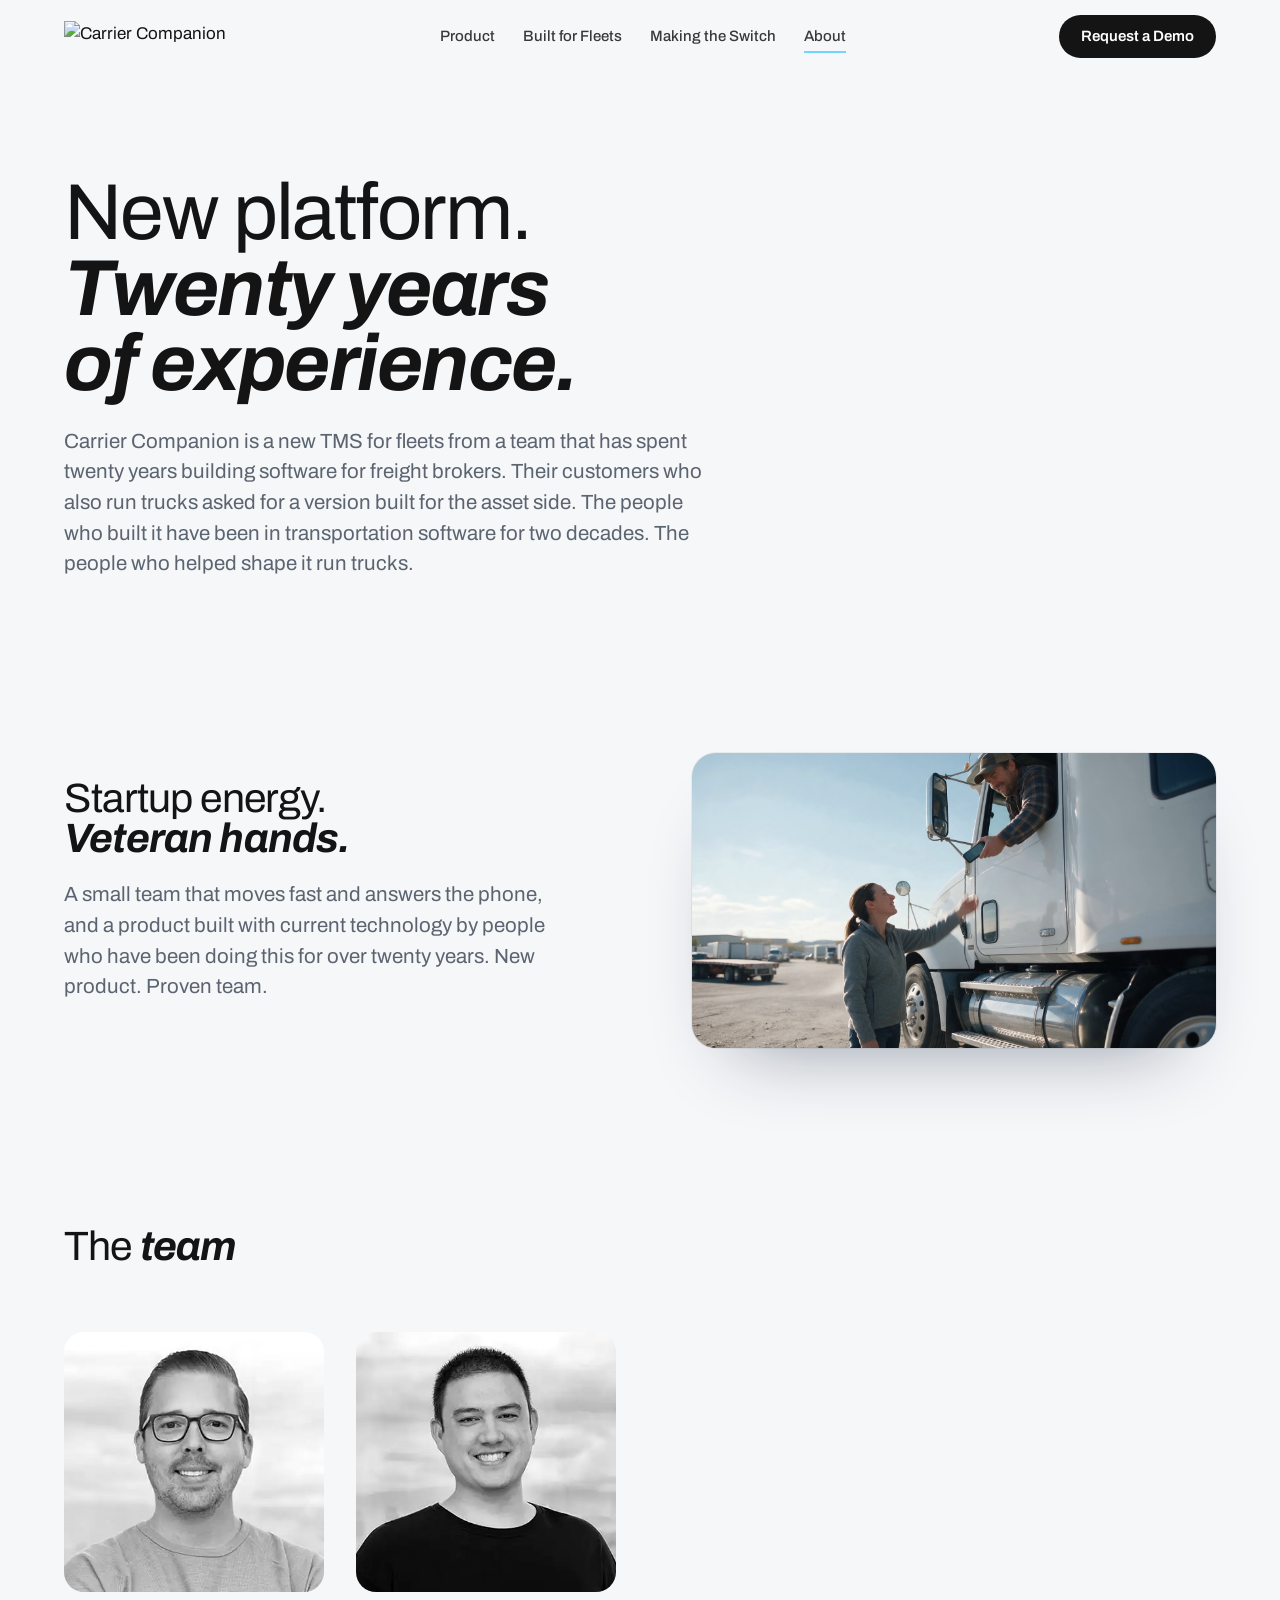
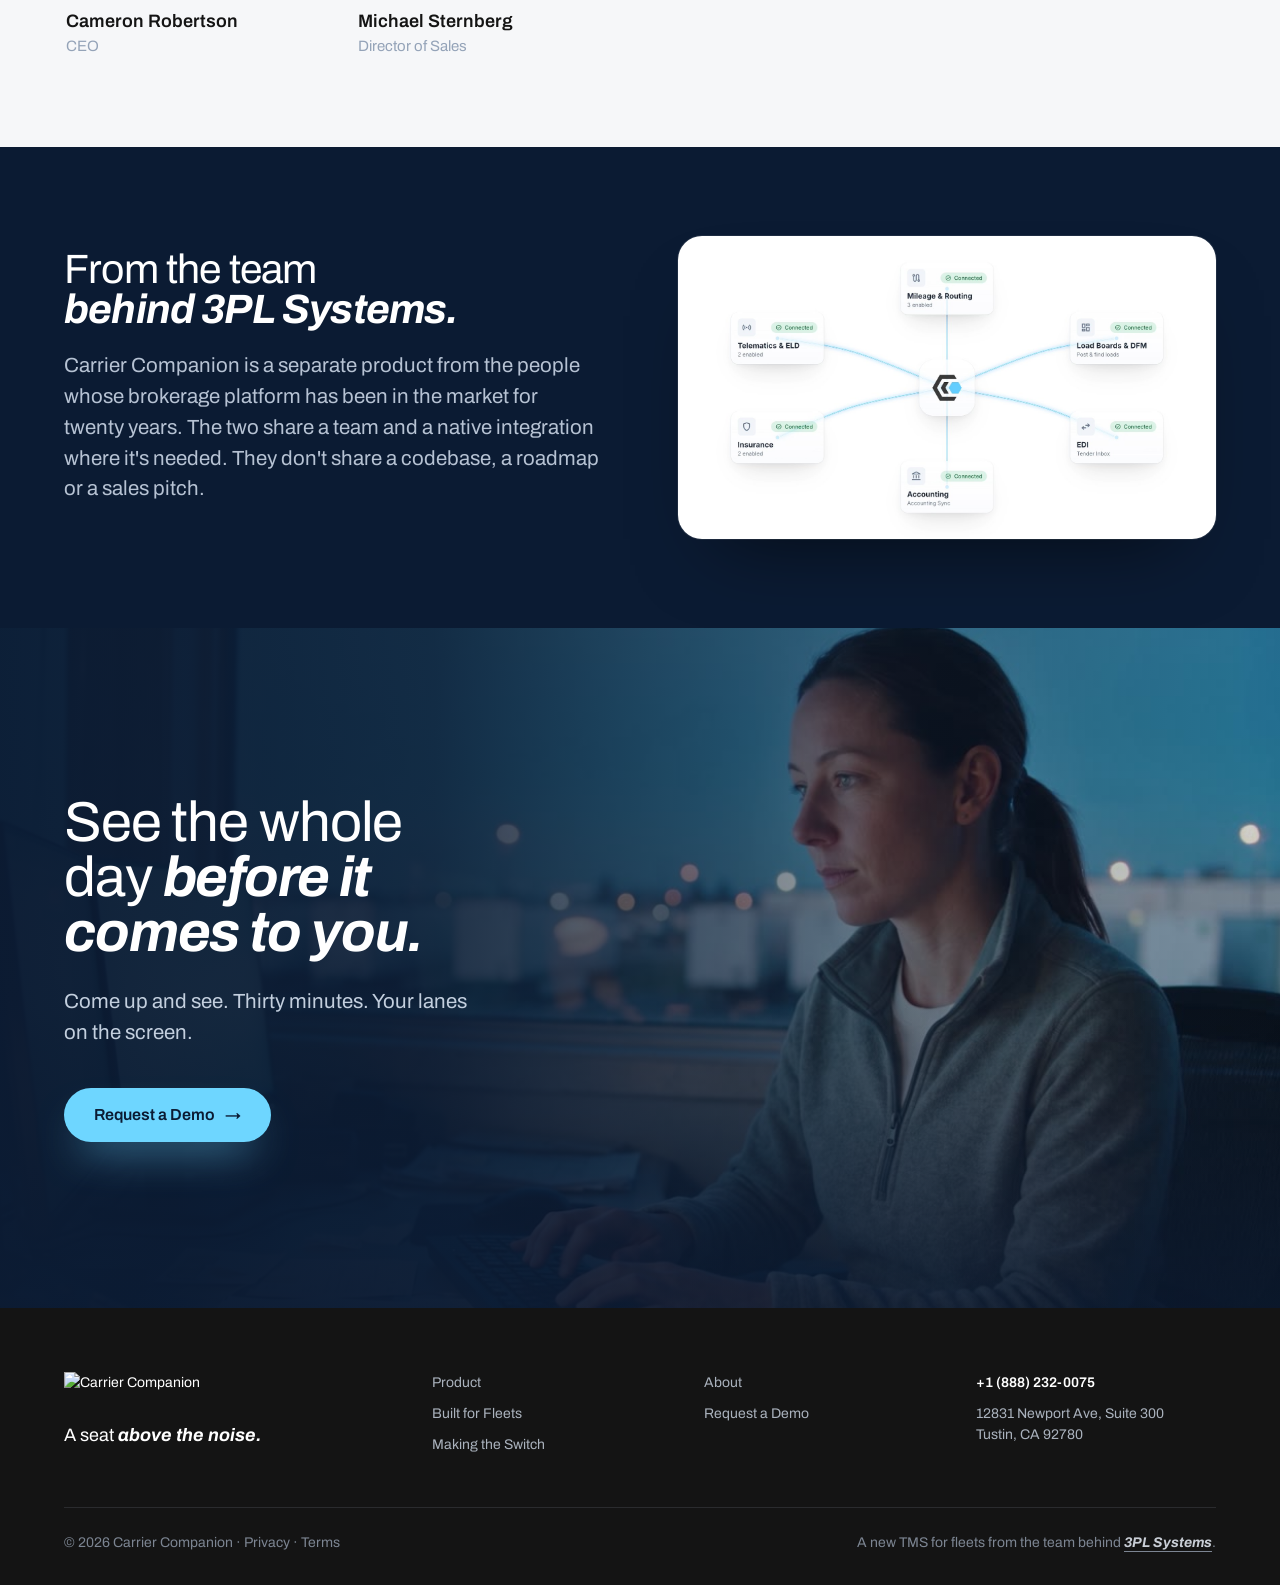
==== about.html @ 0b1e4ff3 "Footer phone: +1 (888) 232-0075 Co-Authored-By: Claude Opus 5.5 <noreply@anthropic.com>" ====
<!doctype html>
<html lang="en">
<head>
<meta charset="utf-8">
<meta name="viewport" content="width=device-width,initial-scale=1">
<title>About - Carrier Companion</title>
<meta name="description" content="A new TMS for fleets from a team twenty years into building transportation software, shaped by customers who run trucks.">
<link rel="icon" href="assets/mark.svg" type="image/svg+xml">
<link rel="preconnect" href="https://fonts.googleapis.com"><link rel="preconnect" href="https://fonts.gstatic.com" crossorigin>
<link href="https://fonts.googleapis.com/css2?family=Archivo:ital,wght@0,400;0,500;0,600;0,700;1,600;1,700&display=swap" rel="stylesheet">
<link rel="stylesheet" href="css/site.css?v=20261028b">
<meta property="og:title" content="About - Carrier Companion"><meta property="og:description" content="A new TMS for fleets from a team twenty years into building transportation software, shaped by customers who run trucks.">
<meta property="og:type" content="website"><meta property="og:site_name" content="Carrier Companion"><meta property="og:url" content="https://www.carriercompanion.com/about"><meta property="og:image" content="https://www.carriercompanion.com/assets/img/og-image.png"><meta property="og:image:width" content="1200"><meta property="og:image:height" content="630"><meta property="og:image:alt" content="Carrier Companion">
<meta name="twitter:card" content="summary_large_image"><meta name="twitter:title" content="About - Carrier Companion"><meta name="twitter:description" content="A new TMS for fleets from a team twenty years into building transportation software, shaped by customers who run trucks."><meta name="twitter:image" content="https://www.carriercompanion.com/assets/img/og-image.png">
</head>
<body>
<header class="nav">
  <div class="container nav-inner">
    <a class="brand" href="./" aria-label="Carrier Companion home"><img src="assets/logo-light.svg" alt="Carrier Companion"></a>
    <nav class="nav-links" aria-label="Primary">
      <a href="product">Product</a>
      <a href="built-for-fleets">Built for Fleets</a>
      <a href="switch">Making the Switch</a>
      <a href="about" aria-current="page">About</a>
    </nav>
    <div class="nav-cta">
      <a class="btn btn-primary" href="demo">Request a Demo</a>
      <button class="nav-toggle" aria-label="Menu" aria-expanded="false"><span></span><span></span><span></span></button>
    </div>
  </div>
</header>
<main>

<section class="page-hero">
  <div class="container">
    <h1>New platform. <em>Twenty years of experience.</em></h1>
    <p class="lede">Carrier Companion is a new TMS for fleets from a team that has spent twenty years building software for freight brokers. Their customers who also run trucks asked for a version built for the asset side. The people who built it have been in transportation software for two decades. The people who helped shape it run trucks.</p>
  </div>
</section>
<section class="section-tight"><div class="container split reveal">
  <div><h2 style="font-size:clamp(28px,3.2vw,44px)">Startup energy. <em>Veteran hands.</em></h2><p class="lede" style="margin-top:20px">A small team that moves fast and answers the phone, and a product built with current technology by people who have been doing this for over twenty years. New product. Proven team.</p></div>
  <div class="media"><img class="pic" src="assets/img/film/handoff.jpg?v=261020" alt="A driver in his cab handing paperwork down to the dispatcher" loading="lazy" style="aspect-ratio:16/9"></div>
</div></section>
<section class="section-tight"><div class="container">
  <div class="section-head reveal"><h2 style="font-size:clamp(28px,3.2vw,44px)">The <em>team</em></h2></div>
  <div class="team leaders reveal">
    <figure class="person"><img src="assets/img/team/cameron.webp" alt="Cameron Robertson" loading="lazy" width="400" height="400"><figcaption><b>Cameron Robertson</b><span>CEO</span></figcaption></figure>
    <figure class="person"><img src="assets/img/team/michael.webp" alt="Michael Sternberg" loading="lazy" width="400" height="400"><figcaption><b>Michael Sternberg</b><span>Director of Sales</span></figcaption></figure>
  </div>
</div></section>
<section class="section-tight navy"><div class="container lineage reveal">
  <div><h2 style="font-size:clamp(28px,3.2vw,44px)">From the team <em>behind 3PL Systems.</em></h2><p class="lede" style="margin-top:20px">Carrier Companion is a separate product from the people whose brokerage platform has been in the market for twenty years. The two share a team and a native integration where it's needed. They don't share a codebase, a roadmap or a sales pitch.</p></div>
  <!-- Proof slot: first customer story goes here once it exists -->
  <div class="media"><img class="pic" src="assets/img/film/hub-done.jpg" alt="Carrier Companion connecting to the tools a fleet already runs" loading="lazy" style="aspect-ratio:16/9"></div>
</div></section>
<section class="cta">
  <video class="cta-bg" autoplay muted loop playsinline preload="metadata" poster="assets/video/cta-loop.jpg" aria-hidden="true"><source src="assets/video/cta-loop.mp4" type="video/mp4"></video>
  <div class="container cta-inner reveal">
    <h2>See the whole day <em>before it comes to you.</em></h2>
    <p class="lede">Come up and see. Thirty minutes. Your lanes on the screen.</p>
    <div class="cta-actions">
      <a class="btn btn-sky btn-lg" href="demo">Request a Demo <span class="arrow">→</span></a>
    </div>
  </div>
</section>

</main>
<footer class="footer">
  <div class="container">
    <div class="footer-grid">
      <div>
        <a class="brand" href="./" aria-label="Carrier Companion home"><img src="assets/logo-dark.svg" alt="Carrier Companion"></a>
        <p class="tag">A seat <em>above the noise.</em></p>
      </div>
      <div>
        <ul><li><a href="product">Product</a></li><li><a href="built-for-fleets">Built for Fleets</a></li><li><a href="switch">Making the Switch</a></li></ul>
      </div>
      <div>
        <ul><li><a href="about">About</a></li><li><a href="demo">Request a Demo</a></li></ul>
      </div>
      <div>
        <ul><li><a href="tel:+18882320075">+1 (888) 232-0075</a></li><li>12831 Newport Ave, Suite 300<br>Tustin, CA 92780</li></ul>
      </div>
    </div>
    <div class="footer-bottom">
      <div>© 2026 Carrier Companion · <a href="#">Privacy</a> · <a href="#">Terms</a></div>
      <div class="hallmark">A new TMS for fleets from the team behind <a href="https://3plsystems.com" target="_blank" rel="noopener"><b>3PL Systems</b></a>.</div>
    </div>
  </div>
</footer>
<script src="js/site.js?v=20261020c"></script>
</body>
</html>
---- css/site.css ----
/* Carrier Companion — site styles. Built by hand at Champion Digital Media. */
:root{
  --ink:#141414; --navy:#0b1b33; --navy-2:#10243f; --sky:#6ed6ff; --sky-deep:#38bdf8; --ice:#dff3ff;
  --paper:#f6f7f9; --white:#ffffff; --line:#e5e7eb; --mute:#94a3b8; --text:#393939; --text-2:#5b6470;
  --radius:16px; --radius-lg:24px; --max:1200px; --gutter:24px;
  --font:"Archivo","Inter",-apple-system,BlinkMacSystemFont,"Segoe UI",Roboto,Helvetica,Arial,sans-serif;
  --shadow-card:0 1px 2px rgba(11,27,51,.06),0 24px 48px -24px rgba(11,27,51,.25);
  --shadow-glass:0 1px 0 rgba(255,255,255,.6) inset,0 20px 50px -20px rgba(11,27,51,.35);
}
*{box-sizing:border-box}
html{scroll-behavior:smooth;-webkit-text-size-adjust:100%}
body{margin:0;font-family:var(--font);color:var(--text);background:var(--paper);line-height:1.5;font-size:17px;-webkit-font-smoothing:antialiased}
img,video{max-width:100%;display:block}
a{color:inherit;text-decoration:none}
::selection{background:var(--sky);color:var(--navy)}
.container{max-width:var(--max);margin:0 auto;padding:0 var(--gutter)}
.sr-only{position:absolute;width:1px;height:1px;overflow:hidden;clip:rect(0 0 0 0)}

/* Type */
h1,h2,h3,h4{margin:0;font-weight:400;letter-spacing:-.02em;color:var(--ink)}
h1{font-size:clamp(44px,6.2vw,92px);line-height:.95}
h2{font-size:clamp(34px,4.4vw,64px);line-height:.98}
h3{font-size:clamp(22px,2.2vw,28px);line-height:1.15;font-weight:600;letter-spacing:-.01em}
h1 em,h2 em,h3 em,.em{font-style:italic;font-weight:700}
.eyebrow{display:inline-block;font-size:12px;font-weight:600;letter-spacing:.14em;text-transform:uppercase;color:var(--sky-deep);margin-bottom:20px}
.lede{font-size:clamp(18px,1.6vw,22px);line-height:1.5;color:var(--text-2);max-width:640px}
p{margin:0 0 1em}
.dark{background:var(--ink);color:#c9ced6}
.dark h1,.dark h2,.dark h3{color:var(--white)}
.dark .lede,.dark p{color:#aab2bd}
.dark .eyebrow{color:var(--sky)}
.navy{background:var(--navy);color:#c9d3e2}
.navy h1,.navy h2,.navy h3{color:var(--white)}
.navy .lede,.navy p{color:#b6c2d3}
.navy .eyebrow{color:var(--sky)}

/* Buttons */
.btn{display:inline-flex;align-items:center;gap:10px;padding:14px 22px;border:0;-webkit-appearance:none;appearance:none;font-family:inherit;cursor:pointer;border-radius:999px;font-weight:600;font-size:15px;line-height:1;transition:transform .2s ease,background .2s ease,color .2s ease,box-shadow .2s ease;white-space:nowrap}
.btn:hover{transform:translateY(-1px)}
.btn-primary{background:var(--ink);color:var(--white)}
.btn-primary:hover{background:var(--sky);color:var(--navy)}
.btn-sky{background:var(--sky);color:var(--navy)}
.btn-sky:hover{background:var(--white);color:var(--navy)}
.btn-ghost{background:transparent;color:var(--ink);box-shadow:inset 0 0 0 1px var(--line)}
.btn-ghost:hover{box-shadow:inset 0 0 0 2px var(--sky);color:var(--navy)}
.dark .btn-ghost,.navy .btn-ghost{color:var(--white);box-shadow:inset 0 0 0 1px rgba(255,255,255,.25)}
.dark .btn-ghost:hover,.navy .btn-ghost:hover{box-shadow:inset 0 0 0 2px var(--sky);color:var(--sky)}
.btn .arrow{transition:transform .2s ease}
.btn:hover .arrow{transform:translateX(3px)}
a.ext{color:inherit;text-decoration:underline;text-decoration-color:rgba(110,214,255,.7);text-decoration-thickness:1px;text-underline-offset:3px;transition:color .2s ease}
a.ext:hover{color:var(--sky-deep)}
.link{font-weight:600;color:var(--ink);display:inline-flex;align-items:center;gap:8px}
.link:hover{color:var(--sky-deep)}
.link:hover .arrow{transform:translateX(3px)}
.link .arrow{transition:transform .2s ease}
.dark .link,.navy .link{color:var(--white)}

/* Nav */
.nav{position:sticky;top:0;z-index:50;backdrop-filter:saturate(180%) blur(14px);-webkit-backdrop-filter:saturate(180%) blur(14px);background:rgba(246,247,249,.75);border-bottom:1px solid transparent;transition:border-color .3s ease,background .3s ease}
.nav.is-scrolled{border-bottom-color:var(--line)}
.nav-inner{display:flex;align-items:center;justify-content:space-between;height:72px;gap:24px}
.brand{display:flex;align-items:center;color:var(--ink)}
.brand img{height:30px;width:auto;display:block}
.footer .brand img{height:34px}
.nav-links{display:flex;gap:28px;align-items:center;font-size:15px;font-weight:500;color:var(--text)}
.nav-links a{position:relative;padding:6px 0}
.nav-links a::after{content:"";position:absolute;left:0;right:0;bottom:0;height:2px;background:var(--sky);transform:scaleX(0);transform-origin:left;transition:transform .25s ease}
.nav-links a:hover::after,.nav-links a[aria-current="page"]::after{transform:scaleX(1)}
.nav-cta{display:flex;align-items:center;gap:12px}
.nav-toggle{display:none;background:none;border:0;padding:8px;cursor:pointer}
.nav-toggle span{display:block;width:22px;height:2px;background:var(--ink);margin:5px 0;transition:transform .25s ease,opacity .25s ease}
@media (max-width:900px){
  .nav-links{display:none;position:absolute;left:0;right:0;top:72px;background:var(--paper);flex-direction:column;align-items:flex-start;padding:16px 24px 24px;gap:6px;border-bottom:1px solid var(--line)}
  .nav-links a{font-size:18px;padding:10px 0}
  .nav.open .nav-links{display:flex}
  .nav-toggle{display:block}
  .nav.open .nav-toggle span:nth-child(1){transform:translateY(7px) rotate(45deg)}
  .nav.open .nav-toggle span:nth-child(2){opacity:0}
  .nav.open .nav-toggle span:nth-child(3){transform:translateY(-7px) rotate(-45deg)}
  .nav-cta .btn-ghost{display:none}
}

/* Sections */
.section{padding:clamp(72px,9vw,128px) 0}
.section-tight{padding:clamp(56px,7vw,96px) 0}
.section-head{max-width:820px;margin-bottom:clamp(40px,5vw,64px)}
.section-head .lede{margin-top:20px}
.split{display:grid;grid-template-columns:1.05fr 1fr;gap:clamp(32px,6vw,96px);align-items:center}
.split.reverse{grid-template-columns:1fr 1.05fr}
.split.reverse .media{order:-1}
@media (max-width:900px){.split,.split.reverse{grid-template-columns:1fr}.split.reverse .media{order:0}}
.media{position:relative}
.media img{width:100%;height:auto;border-radius:var(--radius-lg);object-fit:cover}
.media.tall img{aspect-ratio:4/5}
.media.wide img{aspect-ratio:16/10}
.media .photo-caption{position:absolute;left:20px;bottom:18px;font-size:12px;letter-spacing:.1em;text-transform:uppercase;color:rgba(255,255,255,.85);font-weight:600}

/* Hero */
.hero{padding:clamp(48px,7vw,96px) 0 0;overflow:hidden;position:relative}
.hero-grid{display:grid;grid-template-columns:1.1fr 1fr;gap:clamp(32px,5vw,72px);align-items:center}
@media (max-width:960px){.hero-grid{grid-template-columns:1fr}}
.hero h1{max-width:12ch}
.hero .lede{margin:28px 0 36px}
.hero-actions{display:flex;gap:14px;align-items:center;flex-wrap:wrap}
.hero-stage{position:relative;aspect-ratio:1/1;min-width:0}
.hero-grid>*{min-width:0}
@media (min-width:961px){.hero-stage{min-height:420px}}
@media (max-width:640px){.hero-stage .g1{left:0;width:54%}.hero-stage .g2{right:0}.hero-stage .g3{display:none}.hero .lede{font-size:18px}}
.hero-stage .bg{position:absolute;inset:0;border-radius:var(--radius-lg);overflow:hidden}
.hero-stage .bg img{width:100%;height:100%;object-fit:cover}
.hero-stage .bg::after{content:"";position:absolute;inset:0;background:linear-gradient(180deg,rgba(11,27,51,0) 40%,rgba(11,27,51,.35) 100%)}
.glass{position:absolute;background:rgba(255,255,255,.86);backdrop-filter:blur(18px);-webkit-backdrop-filter:blur(18px);border:1px solid rgba(255,255,255,.7);border-radius:14px;box-shadow:var(--shadow-glass);overflow:hidden}
.glass img{display:block;width:100%;height:auto}
.glass.card{padding:16px 18px;min-width:220px}
.glass .k{font-size:11px;font-weight:600;letter-spacing:.12em;text-transform:uppercase;color:var(--mute);margin-bottom:6px}
.glass .v{font-size:17px;font-weight:600;color:var(--navy);letter-spacing:-.01em}
.glass .ok{font-size:11px;font-weight:700;letter-spacing:.08em;text-transform:uppercase;color:#1f9a58;margin-top:6px}
.glass .warn{font-size:11px;font-weight:700;letter-spacing:.08em;text-transform:uppercase;color:#d97a16;margin-top:6px}
.glass .s{font-size:13px;color:var(--text-2);margin-top:4px}
.hero-stage .g1{left:-6%;top:12%;width:44%}
.hero-stage .g2{right:-10%;top:28%}
@media (max-width:1280px){.hero-stage .g2{right:-4%}}
.hero-stage .g3{left:14%;bottom:2.5%}
.float{animation:float 9s ease-in-out infinite}
.float.d2{animation-delay:-3s}
.float.d3{animation-delay:-6s}
@keyframes float{0%,100%{transform:translateY(0)}50%{transform:translateY(-8px)}}
@media (prefers-reduced-motion:reduce){.float{animation:none}}
.hero-strip{margin-top:clamp(48px,6vw,80px);border-top:1px solid var(--line);padding:22px 0;display:flex;gap:32px;justify-content:space-between;flex-wrap:wrap;font-size:13px;color:var(--mute);letter-spacing:.06em;text-transform:uppercase;font-weight:600}
.hero-strip span b{color:var(--ink);font-weight:600}

/* Cards */
.cards{display:grid;grid-template-columns:repeat(3,1fr);gap:20px}
.cards.two{grid-template-columns:repeat(2,1fr)}
@media (max-width:960px){.cards,.cards.two{grid-template-columns:1fr 1fr}}
@media (max-width:640px){.cards,.cards.two{grid-template-columns:1fr}}
.card{background:var(--white);border:1px solid var(--line);border-radius:var(--radius-lg);padding:30px;display:flex;flex-direction:column;gap:14px;transition:transform .25s ease,box-shadow .25s ease,border-color .25s ease}
.card:hover{transform:translateY(-3px);box-shadow:var(--shadow-card);border-color:var(--sky)}
.card .icon{width:44px;height:44px;border-radius:12px;background:var(--ice);display:grid;place-items:center;color:var(--navy)}
.card .icon svg{width:22px;height:22px}
.card h3{margin-top:4px}
.card p{margin:0;color:var(--text-2);font-size:16px}
.card.span-2{grid-column:span 2}
@media (max-width:640px){.card.span-2{grid-column:auto}}
.card.visual{padding:0;overflow:hidden}
.card.visual .body{padding:30px}
.card.visual .shot{background:var(--ice);padding:28px 28px 0;overflow:hidden;max-height:260px}
.card.visual .shot img{border-radius:12px 12px 0 0;box-shadow:0 -1px 0 rgba(255,255,255,.7) inset,0 12px 30px -12px rgba(11,27,51,.35)}
.dark .card{background:#1b1c1e;border-color:#2a2b2e}
.dark .card p{color:#aab2bd}
.dark .card .icon{background:#0f2a44;color:var(--sky)}

/* Day timeline */
.timeline{display:grid;grid-template-columns:repeat(4,1fr);gap:24px;position:relative}
@media (max-width:960px){.timeline{grid-template-columns:1fr 1fr}}
@media (max-width:560px){.timeline{grid-template-columns:1fr}}
.tick{position:relative;padding-top:28px;border-top:1px solid rgba(255,255,255,.14)}
.tick::before{content:"";position:absolute;top:-5px;left:0;width:9px;height:9px;border-radius:50%;background:var(--sky);box-shadow:0 0 0 6px rgba(110,214,255,.14)}
.tick .t{text-transform:uppercase;font-family:var(--font);font-variant-numeric:tabular-nums;font-size:13px;font-weight:600;letter-spacing:.12em;color:var(--sky);margin-bottom:12px}
.tick p{font-size:17px;line-height:1.5;color:#c9ced6}
.tick p b{color:var(--white);font-weight:600}

/* Feature list (product page) */
.feature{display:grid;grid-template-columns:1fr 1fr;gap:clamp(32px,6vw,96px);align-items:center;padding:clamp(40px,5vw,72px) 0;border-top:1px solid var(--line)}
.feature:first-of-type{border-top:0}
.feature:nth-child(even) .media{order:-1}
@media (max-width:900px){.feature{grid-template-columns:1fr}.feature:nth-child(even) .media{order:0}}
.feature .media img{aspect-ratio:4/3;border-radius:var(--radius-lg)}
.feature .num{display:inline-flex;align-items:center;padding:9px 16px;border-radius:999px;background:var(--ice);color:var(--navy);font-size:12px;font-weight:700;font-style:italic;text-transform:uppercase;letter-spacing:.08em;margin-bottom:20px;box-shadow:inset 0 0 0 1px rgba(56,189,248,.25)}
.feature h3{font-size:clamp(26px,2.8vw,36px);font-weight:400;letter-spacing:-.02em}
.feature h3 em{font-style:italic;font-weight:700}
.feature p{margin-top:16px;color:var(--text-2);font-size:17px;max-width:520px}

/* Statement band */
.band{padding:clamp(72px,10vw,140px) 0;text-align:center}
.band h2{max-width:16ch;margin:0 auto}
.band .lede{margin:24px auto 36px;max-width:520px}
.band .hallmark{margin-top:36px;font-size:12px;letter-spacing:.14em;text-transform:uppercase;color:var(--mute);font-weight:600}
.band .hallmark b{color:var(--white);font-style:italic}

/* FAQ */
.faq{max-width:820px}
.faq details{border-top:1px solid var(--line);padding:6px 0}
.faq details:last-child{border-bottom:1px solid var(--line)}
.faq summary{list-style:none;cursor:pointer;display:flex;justify-content:space-between;align-items:center;gap:24px;padding:20px 0;font-size:20px;font-weight:500;color:var(--ink);letter-spacing:-.01em}
.faq summary::-webkit-details-marker{display:none}
.faq summary .plus{width:28px;height:28px;border-radius:50%;border:1px solid var(--line);display:grid;place-items:center;flex:none;transition:transform .25s ease,background .25s ease}
.faq summary:hover .plus{border-color:var(--sky);color:var(--sky-deep)}
.faq details[open] summary .plus{transform:rotate(45deg);background:var(--sky);color:var(--navy);border-color:var(--sky)}
.faq summary .plus{position:relative;font-size:0;line-height:0}
.faq summary .plus::before,.faq summary .plus::after{content:"";position:absolute;left:50%;top:50%;width:12px;height:1.5px;border-radius:1px;background:currentColor;transform:translate(-50%,-50%)}
.faq summary .plus::after{transform:translate(-50%,-50%) rotate(90deg)}
.hallmark a{color:inherit;text-decoration:none;border-bottom:1px solid currentColor;padding-bottom:1px;transition:opacity .2s ease}
.hallmark a:hover{opacity:.7}
.faq .a{padding:0 0 22px;color:var(--text-2);font-size:17px;max-width:640px}

/* Quote/lineage */
.lineage{display:grid;grid-template-columns:1fr 1fr;gap:clamp(32px,6vw,96px);align-items:center}
@media (max-width:900px){.lineage{grid-template-columns:1fr}}
.stamp{display:inline-flex;align-items:center;gap:10px;padding:10px 16px;border-radius:999px;border:1px solid rgba(255,255,255,.18);font-size:12px;letter-spacing:.12em;text-transform:uppercase;font-weight:600;color:#c9d3e2}
.stamp b{color:var(--white);font-style:italic}
.stamp-logo{display:block;height:20px;width:auto;opacity:.95;transition:opacity .2s ease}
.stamp a:hover .stamp-logo{opacity:.7}

/* Footer */
.footer{background:var(--ink);color:#aab2bd;padding:64px 0 32px;font-size:14px}
.footer-grid{display:grid;grid-template-columns:1.4fr 1fr 1fr 1fr;gap:32px;padding-bottom:40px;border-bottom:1px solid #2a2b2e}
@media (max-width:800px){.footer-grid{grid-template-columns:1fr 1fr}}
@media (max-width:520px){.footer-grid{grid-template-columns:1fr}}
.footer .brand{color:var(--white)}
.footer .tag{margin-top:16px;color:var(--white);font-size:18px}
.footer .tag em{font-style:italic;font-weight:700}
.footer h4{color:var(--white);font-size:12px;letter-spacing:.14em;text-transform:uppercase;font-weight:600;margin-bottom:16px}
.footer ul{list-style:none;padding:0;margin:0;display:grid;gap:10px}
.footer a:hover{color:var(--white)}
.footer-bottom{display:flex;justify-content:space-between;gap:16px;flex-wrap:wrap;padding-top:24px;color:#7c8592}
.footer-bottom .hallmark b{color:#c9ced6;font-style:italic}
.footer-bottom .hallmark{text-align:right}
.lineage-logo{display:block;height:22px;width:auto;opacity:.75;margin:0 0 10px 0}
.lineage-logo.lg{height:34px;margin:0 0 24px 0;opacity:.9}
@media (max-width:800px){.footer-bottom .hallmark{text-align:left}.lineage-logo{margin-left:0}}

/* Page hero (secondary pages) */
.page-hero{padding:clamp(56px,8vw,112px) 0 clamp(40px,5vw,64px)}
.page-hero h1{max-width:14ch}
.page-hero .lede{margin-top:24px}
.page-hero.with-media .container{display:grid;grid-template-columns:minmax(0,1fr) minmax(0,1.1fr);gap:clamp(32px,5vw,72px);align-items:center}
.page-hero.with-media .pic{aspect-ratio:4/3;height:auto}
@media (max-width:900px){.page-hero.with-media .container{grid-template-columns:1fr}.page-hero.with-media .pic{aspect-ratio:16/10}}

/* Form */
.form{display:grid;gap:18px;max-width:640px}
.form label{display:grid;gap:8px;font-size:14px;font-weight:600;color:var(--ink)}
.form input,.form select,.form textarea{font:inherit;font-size:16px;padding:14px 16px;border:1px solid var(--line);border-radius:12px;background:var(--white);color:var(--ink);transition:border-color .2s ease,box-shadow .2s ease}
.form select{appearance:none;-webkit-appearance:none;padding-right:52px;cursor:pointer;background-image:url("data:image/svg+xml,%3Csvg xmlns='http://www.w3.org/2000/svg' width='14' height='14' viewBox='0 0 24 24' fill='none' stroke='%23475569' stroke-width='2' stroke-linecap='round' stroke-linejoin='round'%3E%3Cpath d='M6 9l6 6 6-6'/%3E%3C/svg%3E");background-repeat:no-repeat;background-position:right 20px center;background-size:16px}
.form textarea{resize:none}
.form{grid-template-columns:minmax(0,1fr)}.form label{min-width:0}.form input,.form select,.form textarea{width:100%;min-width:0;box-sizing:border-box;text-overflow:ellipsis}
.form .row{grid-template-columns:repeat(2,minmax(0,1fr))}
@media (max-width:560px){.form .row{grid-template-columns:minmax(0,1fr)}}
.form input:focus,.form select:focus,.form textarea:focus{outline:0;border-color:var(--sky-deep);box-shadow:0 0 0 4px rgba(56,189,248,.18)}
.form .row{display:grid;grid-template-columns:1fr 1fr;gap:18px}
@media (max-width:560px){.form .row{grid-template-columns:1fr}}
.form .note{font-size:14px;color:var(--mute)}
.form-done{display:none;padding:32px;border-radius:var(--radius-lg);background:var(--white);border:1px solid var(--line)}
.form-done.show{display:block}

/* Reveal */
.reveal{opacity:0;transform:translateY(18px);transition:opacity .7s ease,transform .7s ease}
.reveal.in{opacity:1;transform:none}
@media (prefers-reduced-motion:reduce){.reveal{opacity:1;transform:none;transition:none}}

/* Two-panel image compare (built for fleets) */
.panels{display:grid;grid-template-columns:1fr 1fr;gap:20px}
@media (max-width:800px){.panels{grid-template-columns:1fr}}
.panel{position:relative;border-radius:var(--radius-lg);overflow:hidden;background:var(--white);border:1px solid var(--line);min-height:360px;display:flex;flex-direction:column}
.panel .art{flex:1;min-height:220px;background:var(--ice);display:grid;place-items:center;overflow:hidden}
.panel .art img{width:100%;height:100%;object-fit:cover}
.panel .body{padding:26px 28px}
.panel .body h3{font-size:20px}
.panel .body p{margin:8px 0 0;font-size:15px;color:var(--text-2)}
.panel.sync::after{content:"";position:absolute;left:50%;top:0;bottom:0;width:1px}
.thread{position:relative;height:2px;background:linear-gradient(90deg,transparent,var(--sky),transparent);margin:8px auto 0;width:60%}
.thread::after{content:"";position:absolute;left:50%;top:-4px;width:10px;height:10px;border-radius:50%;background:var(--sky);transform:translateX(-50%);box-shadow:0 0 0 6px rgba(110,214,255,.18)}

/* Team placeholder */
.team{display:grid;grid-template-columns:repeat(4,1fr);gap:20px}
@media (max-width:900px){.team{grid-template-columns:1fr 1fr}}
.person{background:var(--white);border:1px solid var(--line);border-radius:var(--radius-lg);overflow:hidden}
.person .ph-box{aspect-ratio:1/1;background:#e9ecf1}
.person .b{padding:18px 20px}
.person .b b{display:block;color:var(--ink);font-weight:600}
.person .b span{font-size:14px;color:var(--mute)}

/* Placeholders (pre-launch: no final imagery yet) */
.ph{position:relative;width:100%;border-radius:var(--radius-lg);background:#e3e7ec;overflow:hidden;display:grid;place-items:center}
.ph::before,.ph::after{content:"";position:absolute;inset:0;background:linear-gradient(to top right,transparent calc(50% - .5px),rgba(20,20,20,.12) 50%,transparent calc(50% + .5px))}
.ph::after{background:linear-gradient(to top left,transparent calc(50% - .5px),rgba(20,20,20,.12) 50%,transparent calc(50% + .5px))}
.ph span{position:relative;z-index:1;font-size:12px;font-weight:600;letter-spacing:.14em;text-transform:uppercase;color:#7c8592;background:#e3e7ec;padding:6px 12px;border-radius:999px}
.ph-dark{background:#24262a}
.ph-dark::before{background:linear-gradient(to top right,transparent calc(50% - .5px),rgba(255,255,255,.1) 50%,transparent calc(50% + .5px))}
.ph-dark::after{background:linear-gradient(to top left,transparent calc(50% - .5px),rgba(255,255,255,.1) 50%,transparent calc(50% + .5px))}
.ph-dark span{background:#24262a;color:#8b939e}
.hero-stage .bg .ph{border-radius:0}
.glass .ph{background:#eef1f4}.glass .ph span{background:#eef1f4}

/* Linked cards and tags */
a.card{color:inherit;text-decoration:none}
a.num{text-decoration:none;transition:background .2s ease,box-shadow .2s ease}
a.num:hover{background:var(--sky);box-shadow:inset 0 0 0 1px var(--sky)}

/* Switch: two paths */
.paths{display:grid;grid-template-columns:1fr 1fr;gap:clamp(24px,5vw,72px)}
.paths .lede{max-width:none;margin:0}
.paths b{color:var(--ink);font-weight:600}
@media (max-width:800px){.paths{grid-template-columns:1fr}}

/* real images in former placeholder slots */
.pic{display:block;width:100%;max-width:100%;height:auto;object-fit:cover;border-radius:var(--radius-lg);background:#e9ecf1}
.film{display:block;width:100%;aspect-ratio:16/9;border-radius:var(--radius-lg);background:#0b1b33;object-fit:cover}

/* ===== Premium pass ===== */
/* Type: no widows, balanced headings */
h1,h2,h3,h4{text-wrap:balance}
p,.lede,.faq .a,figcaption,li{text-wrap:pretty}

/* Media: film-native 16:9, quiet hairline and a long soft shadow instead of hard edges */
.pic,.moment{display:block;width:100%;aspect-ratio:16/9;object-fit:cover;border-radius:var(--radius-lg);background:#e9ecf1;box-shadow:0 0 0 1px rgba(11,27,51,.06),0 40px 80px -44px rgba(11,27,51,.45)}
.navy .pic,.dark .pic{box-shadow:0 0 0 1px rgba(255,255,255,.08),0 40px 80px -40px rgba(0,0,0,.6)}
.feature{grid-template-columns:1fr 1.2fr}
.feature:nth-child(even){grid-template-columns:1.2fr 1fr}
@media (max-width:900px){.feature,.feature:nth-child(even){grid-template-columns:1fr}}
.feature .media img,.feature .media video{aspect-ratio:16/9}
.card.visual .shot{max-height:none;padding:32px;background:linear-gradient(180deg,var(--ice),#eef8ff)}
.card.visual .shot img{width:100%;height:auto;display:block;border-radius:12px;box-shadow:0 0 0 1px rgba(11,27,51,.06),0 18px 36px -18px rgba(11,27,51,.35)}
.panel{min-height:0}
.panel .art{flex:none;aspect-ratio:16/9;min-height:0}

/* Cinematic call to action */
.cta{position:relative;isolation:isolate;overflow:hidden;background:var(--navy);color:#c9d3e2;display:flex;align-items:center;min-height:clamp(540px,58vw,680px)}
.cta-bg{position:absolute;inset:0;width:100%;height:100%;object-fit:cover;z-index:-2;transform:scale(1.03)}
.cta::before{content:"";position:absolute;inset:0;z-index:-1;background:
  linear-gradient(90deg,rgba(11,27,51,.96) 0%,rgba(11,27,51,.86) 34%,rgba(11,27,51,.42) 68%,rgba(11,27,51,.18) 100%),
  linear-gradient(0deg,rgba(11,27,51,.7) 0%,rgba(11,27,51,0) 45%)}
.cta-inner{padding-block:clamp(88px,10vw,140px);width:100%}
.cta h2{color:var(--white);max-width:12ch}
.cta .lede{color:#c3cfde;margin:26px 0 40px;max-width:440px}
.cta-actions{display:flex;align-items:center;gap:22px;flex-wrap:wrap}
.btn-lg{padding:19px 30px;font-size:16px}
.cta .btn-sky{box-shadow:0 22px 44px -18px rgba(110,214,255,.75)}
.cta .btn-sky:hover{background:var(--white)}
.cta .hallmark{margin-top:64px;font-size:12px;letter-spacing:.14em;text-transform:uppercase;color:#8fa3bf;font-weight:600}
.cta .hallmark b{color:var(--white);font-style:italic}
@media (max-width:700px){.cta::before{background:linear-gradient(0deg,rgba(11,27,51,.97) 35%,rgba(11,27,51,.6) 100%)}.cta{align-items:flex-end}}

/* Film theater */
.theater{position:relative;border-radius:var(--radius-lg);overflow:hidden;background:#0b1b33;box-shadow:0 0 0 1px rgba(255,255,255,.08),0 60px 120px -50px rgba(0,0,0,.7)}
.theater .film{border-radius:0;display:block}
.theater::after{content:"";position:absolute;inset:0;pointer-events:none;background:linear-gradient(0deg,rgba(11,27,51,.6),rgba(11,27,51,0) 55%);transition:opacity .5s ease}
.theater-play{position:absolute;left:50%;top:50%;z-index:2;transform:translate(-50%,-50%);display:inline-flex;align-items:center;gap:14px;padding:9px 24px 9px 9px;border:1px solid rgba(255,255,255,.45);border-radius:999px;background:rgba(255,255,255,.14);backdrop-filter:blur(18px) saturate(160%);-webkit-backdrop-filter:blur(18px) saturate(160%);color:var(--white);font:600 15px/1 var(--font);cursor:pointer;transition:transform .3s ease,background .3s ease,opacity .3s ease}
.theater-play:hover,.theater-play:focus-visible{background:rgba(255,255,255,.24);transform:translate(-50%,-50%) scale(1.04);outline:none}
.tp-icon{width:50px;height:50px;border-radius:50%;background:var(--sky);color:var(--navy);display:grid;place-items:center;box-shadow:0 0 0 8px rgba(110,214,255,.18)}
.tp-icon svg{margin-left:3px}
.tp-icon{flex:none}.tp-label{white-space:nowrap}
@media (max-width:640px){.theater-play{gap:10px;padding:6px 16px 6px 6px}.tp-icon{width:38px;height:38px;box-shadow:0 0 0 5px rgba(110,214,255,.18)}.tp-icon svg{width:16px;height:16px}.tp-label{font-size:14px}}
.tp-label i{font-style:normal;color:rgba(255,255,255,.65);margin-left:8px;font-variant-numeric:tabular-nums}
.theater.playing::after,.theater.playing .theater-play{opacity:0;pointer-events:none}

/* Team */
.team{display:grid;grid-template-columns:repeat(6,1fr);gap:32px 20px}
@media (max-width:1100px){.team{grid-template-columns:repeat(4,1fr)}}
@media (max-width:640px){.team{grid-template-columns:repeat(2,1fr)}}
.person{margin:0;background:none;border:0;border-radius:0;overflow:visible}
.person img,.person .mono{display:block;width:100%;height:auto;aspect-ratio:1;border-radius:20px;object-fit:cover;background:#e9ecf1;filter:grayscale(1) contrast(1.05) brightness(1.03);transition:filter .45s ease}
.person:hover img{filter:none}
.person .mono{display:grid;place-items:center;background:linear-gradient(155deg,#1d3a63,var(--navy));color:var(--white);font-weight:600;font-size:clamp(22px,2.2vw,30px);letter-spacing:.03em;filter:none}
.person figcaption{padding:14px 2px 0}
.person figcaption b{display:block;color:var(--ink);font-weight:600;font-size:15px;line-height:1.3}
.person figcaption span{display:block;font-size:13px;color:var(--mute);line-height:1.4;margin-top:3px}
.team.leaders{grid-template-columns:repeat(2,minmax(0,260px));gap:32px}
.team.leaders .person figcaption{padding-top:18px}
.team.leaders .person figcaption b{font-size:18px}
.team.leaders .person figcaption span{font-size:15px}
@media (max-width:640px){.team.leaders{grid-template-columns:repeat(2,minmax(0,1fr));gap:20px}}

/* Footer contact */
.footer a[href^="tel"]{color:var(--white);font-weight:600}
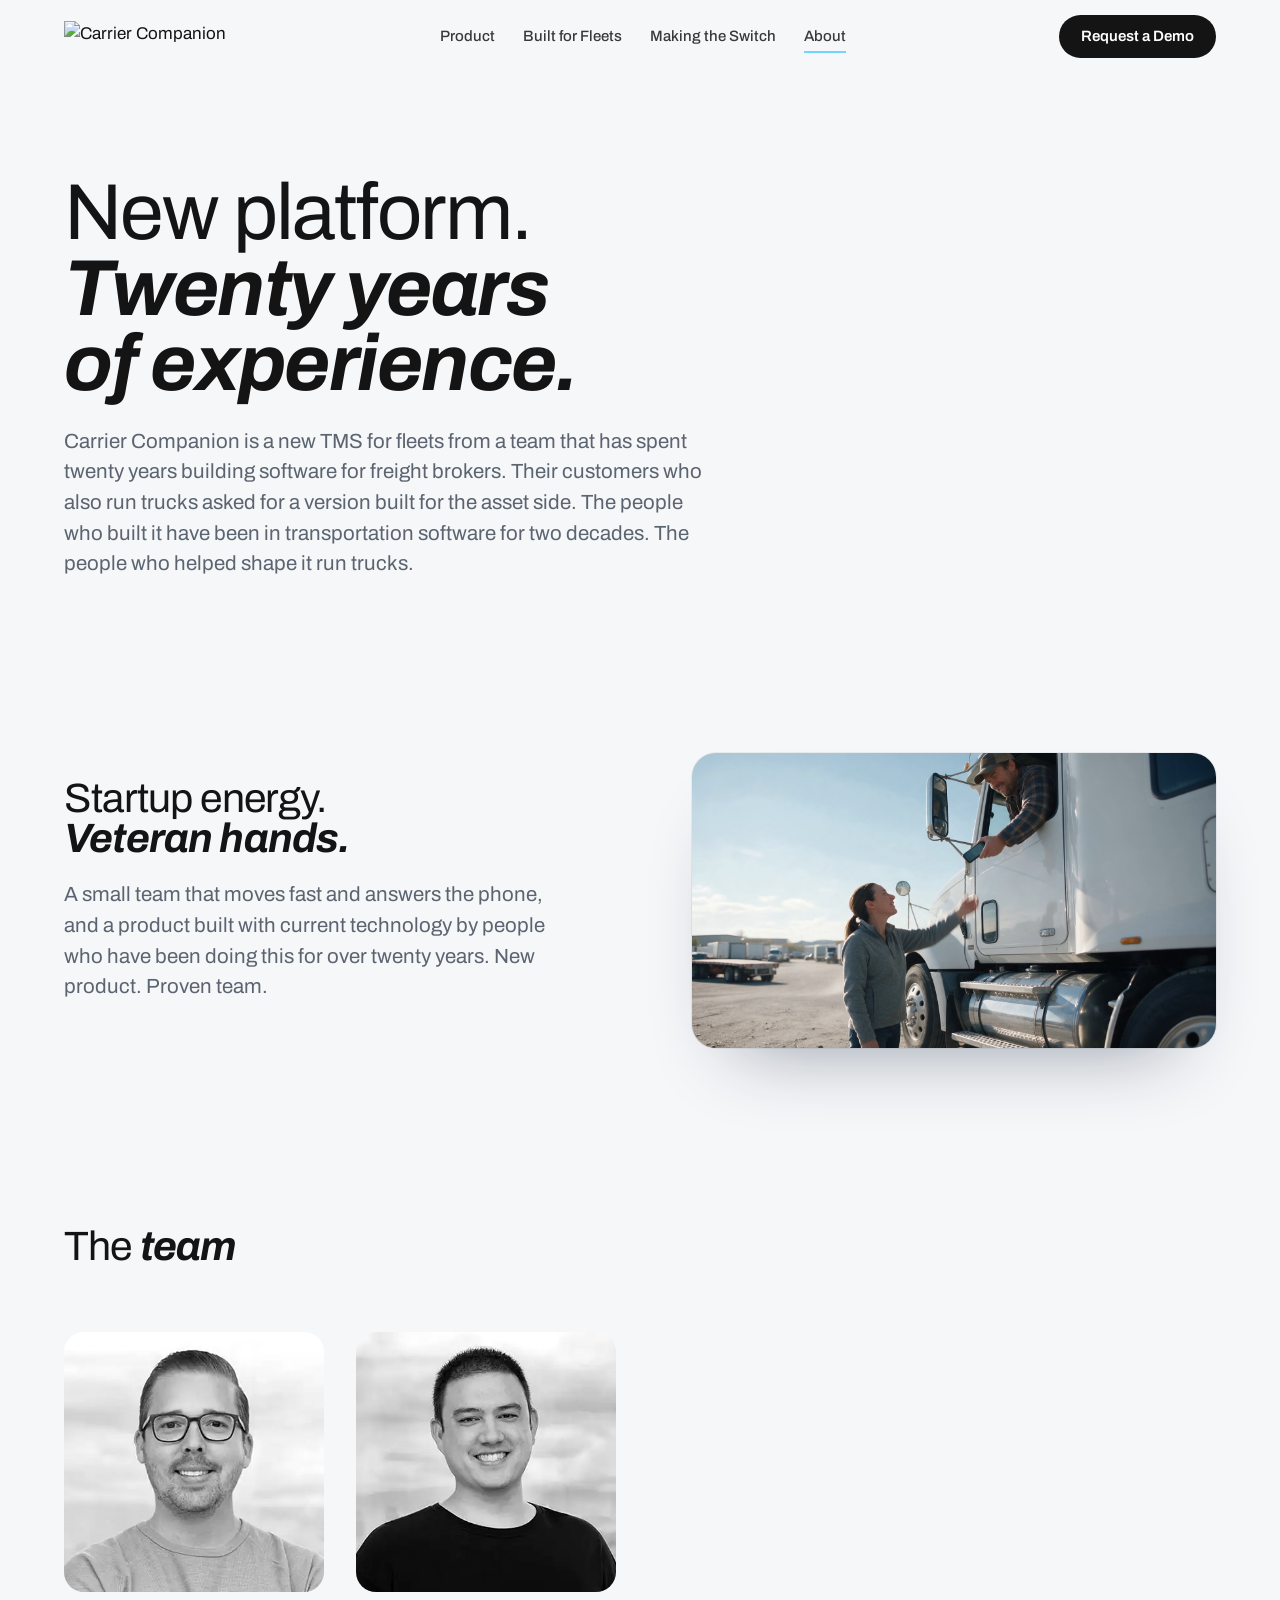
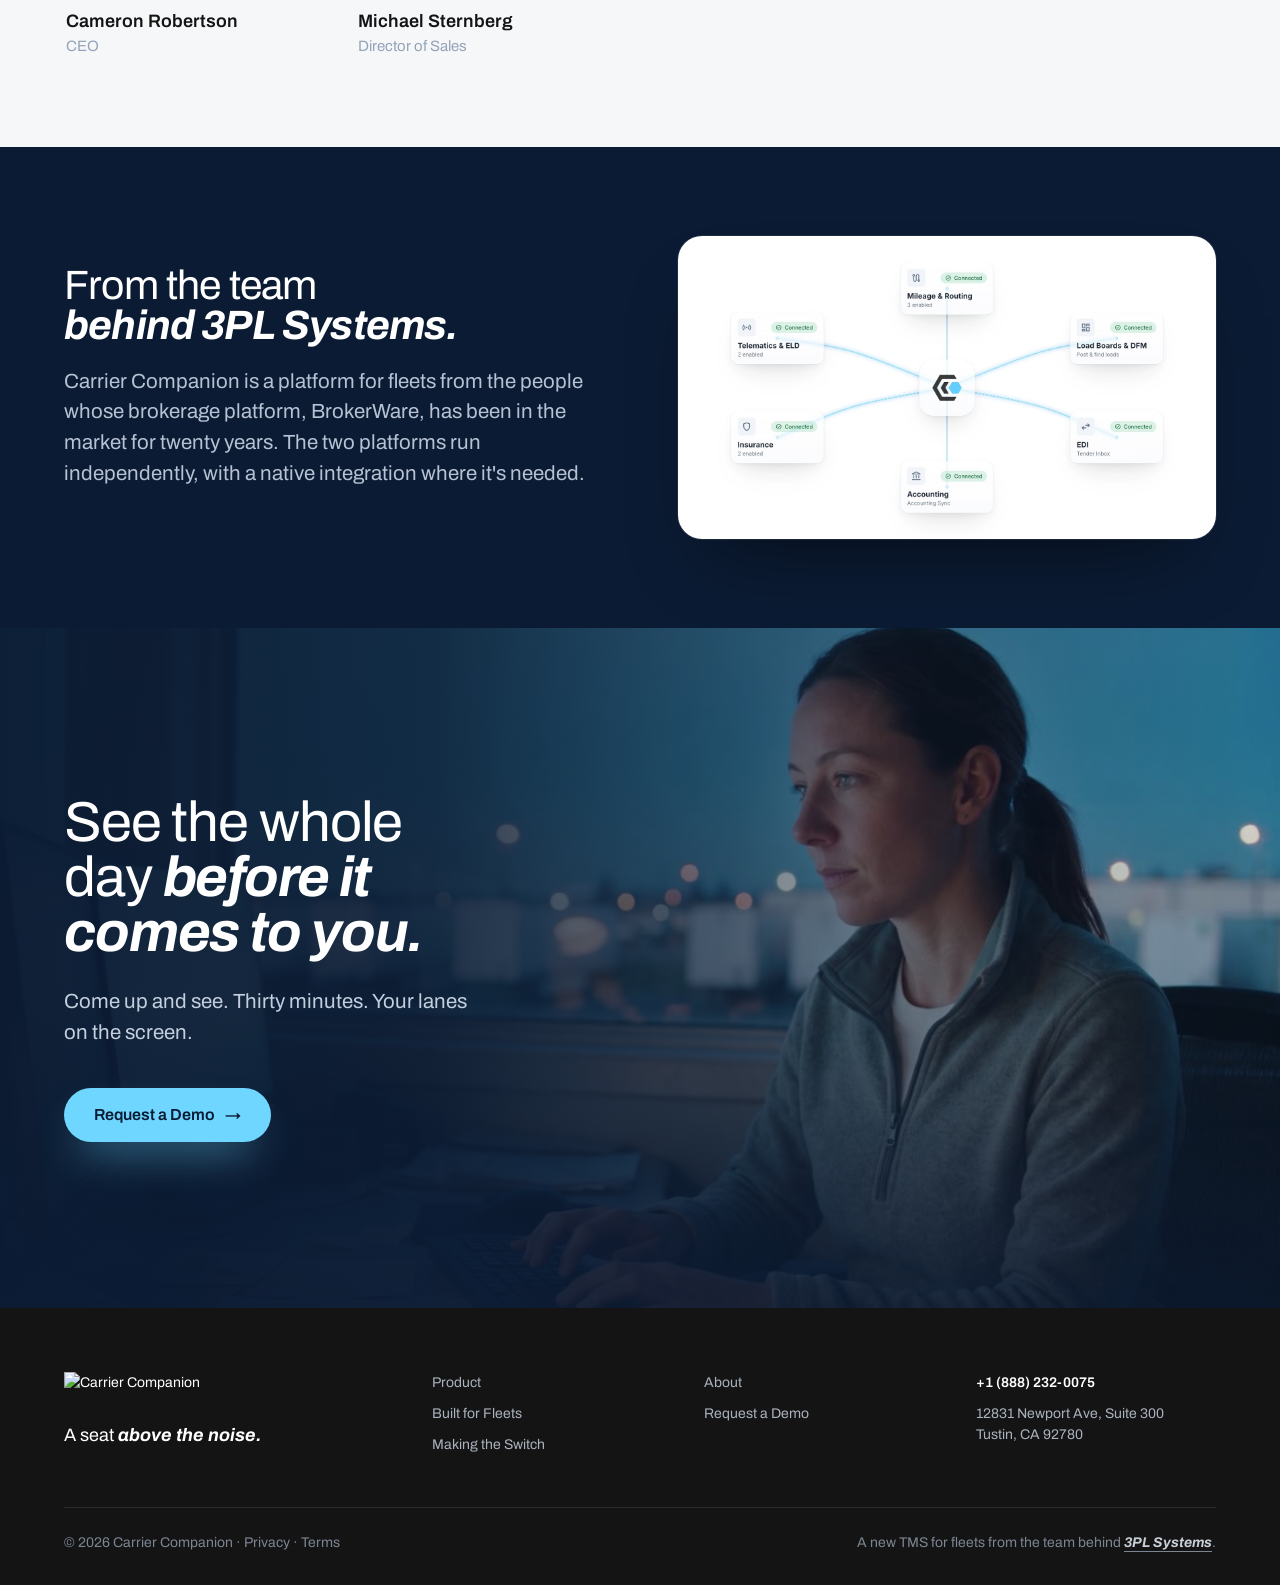
==== commit f1263fa1: "Client copy edits: no Demo data label on the hero, driver app in the FAQ, Oxford comma, About lineag" ====
--- a/about.html
+++ b/about.html
@@ -49,7 +49,7 @@
   </div>
 </div></section>
 <section class="section-tight navy"><div class="container lineage reveal">
-  <div><h2 style="font-size:clamp(28px,3.2vw,44px)">From the team <em>behind 3PL Systems.</em></h2><p class="lede" style="margin-top:20px">Carrier Companion is a separate product from the people whose brokerage platform has been in the market for twenty years. The two share a team and a native integration where it's needed. They don't share a codebase, a roadmap or a sales pitch.</p></div>
+  <div><h2 style="font-size:clamp(28px,3.2vw,44px)">From the team <em>behind 3PL Systems.</em></h2><p class="lede" style="margin-top:20px">Carrier Companion is a platform for fleets from the people whose brokerage platform, BrokerWare, has been in the market for twenty years. The two platforms run independently, with a native integration where it's needed.</p></div>
   <!-- Proof slot: first customer story goes here once it exists -->
   <div class="media"><img class="pic" src="assets/img/film/hub-done.jpg" alt="Carrier Companion connecting to the tools a fleet already runs" loading="lazy" style="aspect-ratio:16/9"></div>
 </div></section>
@@ -83,7 +83,7 @@
       </div>
     </div>
     <div class="footer-bottom">
-      <div>© 2026 Carrier Companion · <a href="#">Privacy</a> · <a href="#">Terms</a></div>
+      <div>© 2026 Carrier Companion · <a href="privacy">Privacy</a> · <a href="terms">Terms</a></div>
       <div class="hallmark">A new TMS for fleets from the team behind <a href="https://3plsystems.com" target="_blank" rel="noopener"><b>3PL Systems</b></a>.</div>
     </div>
   </div>
